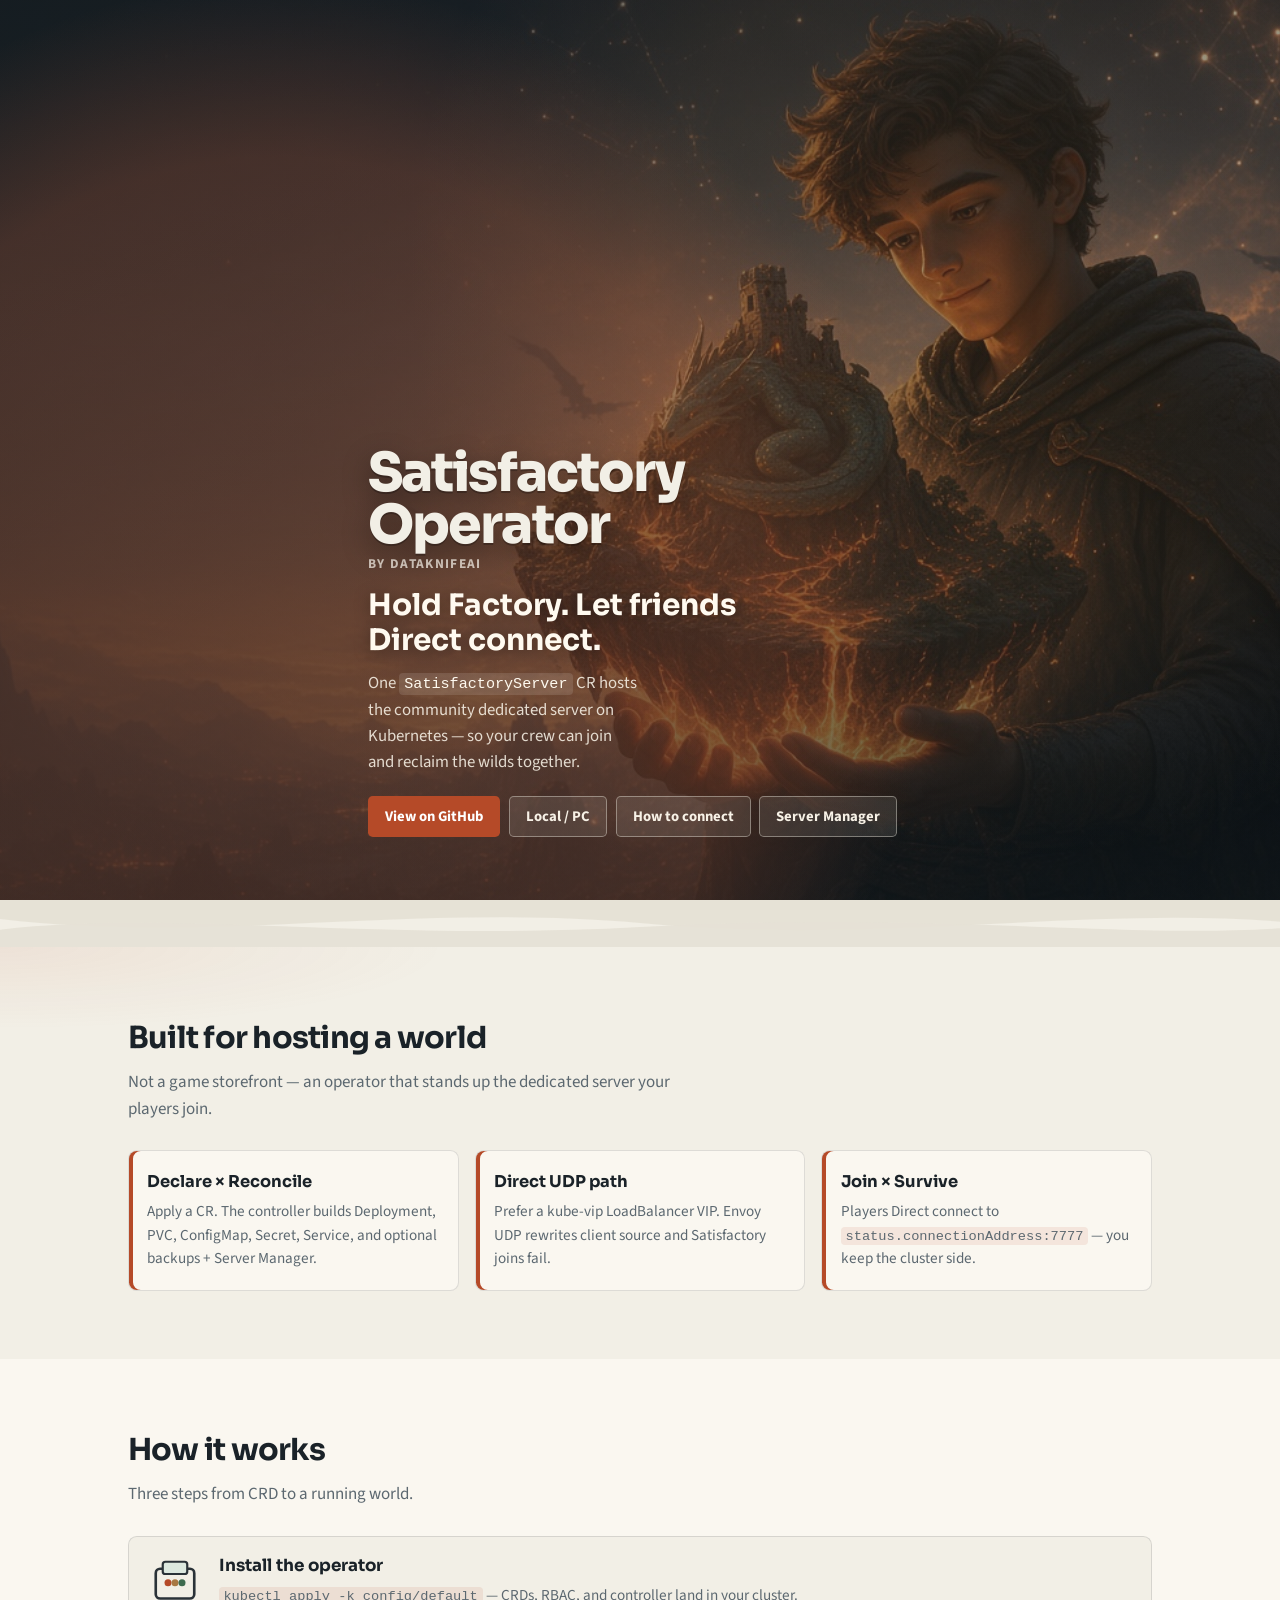
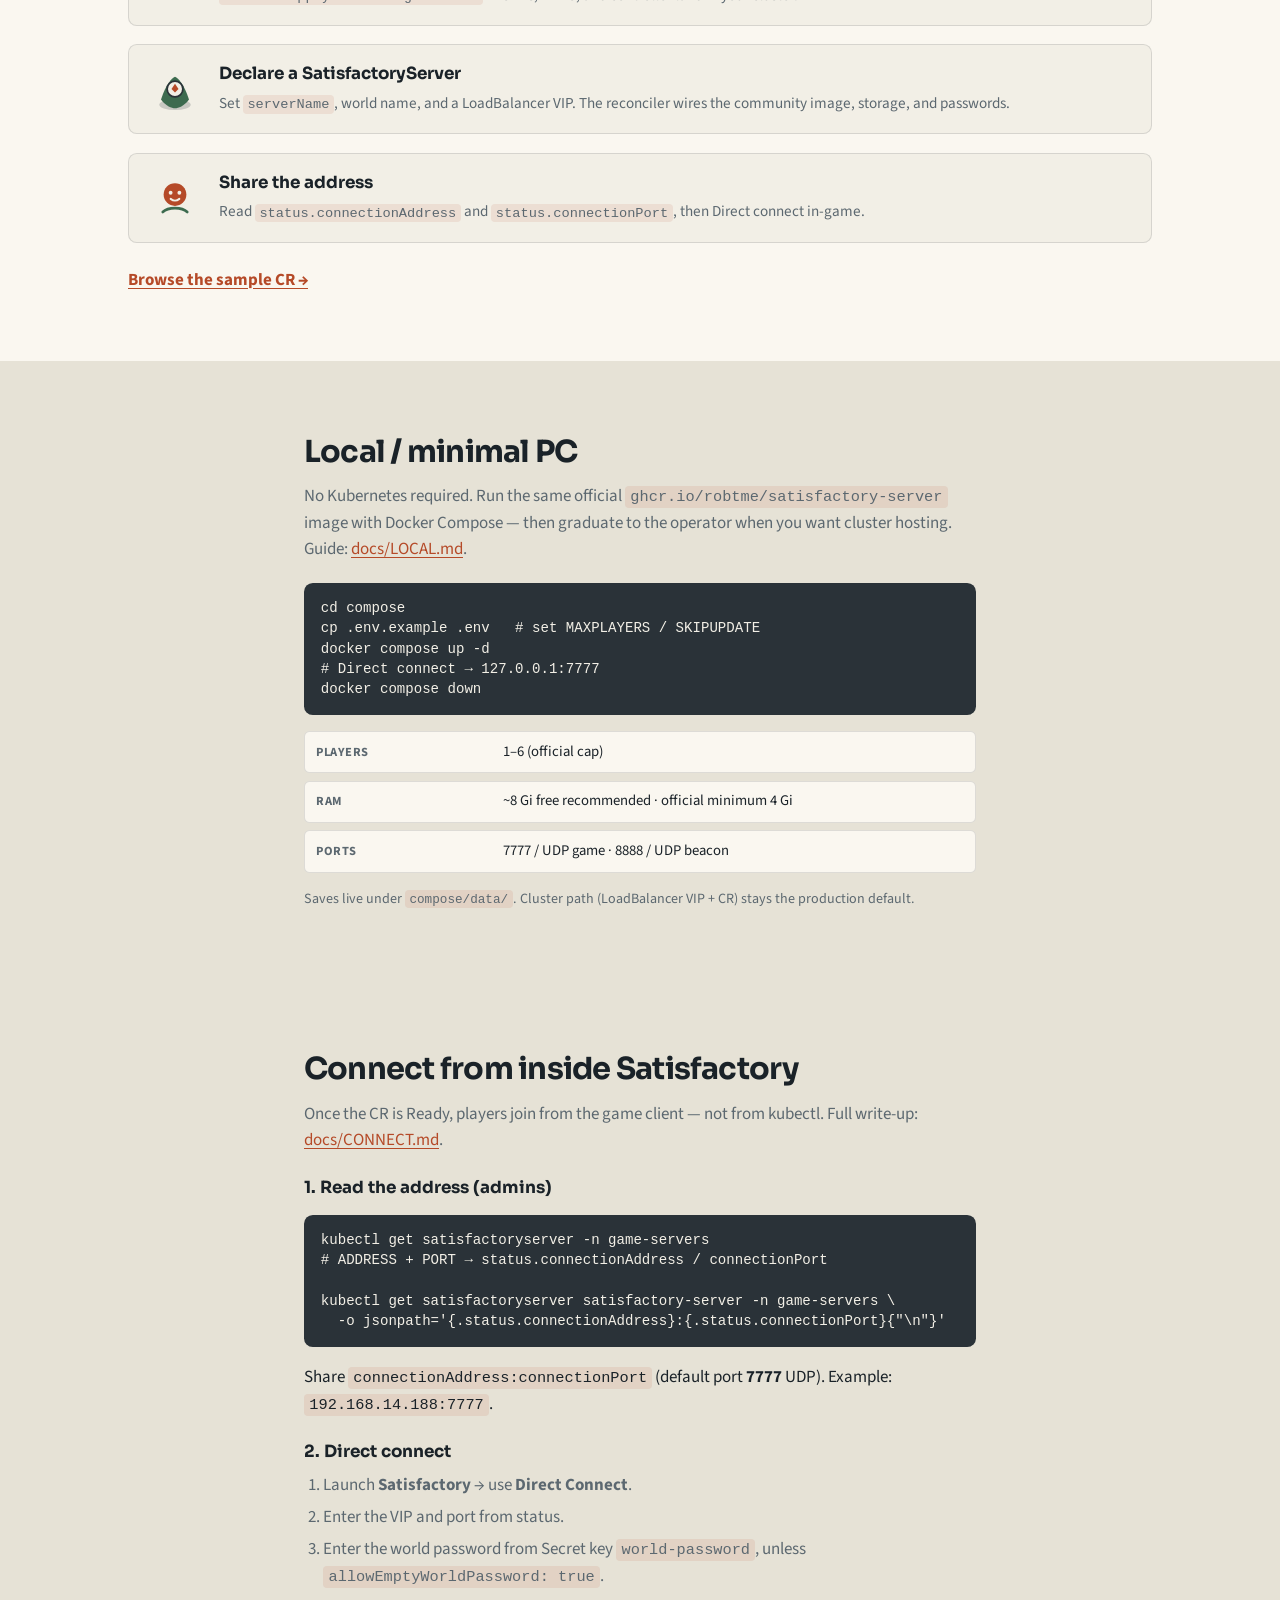
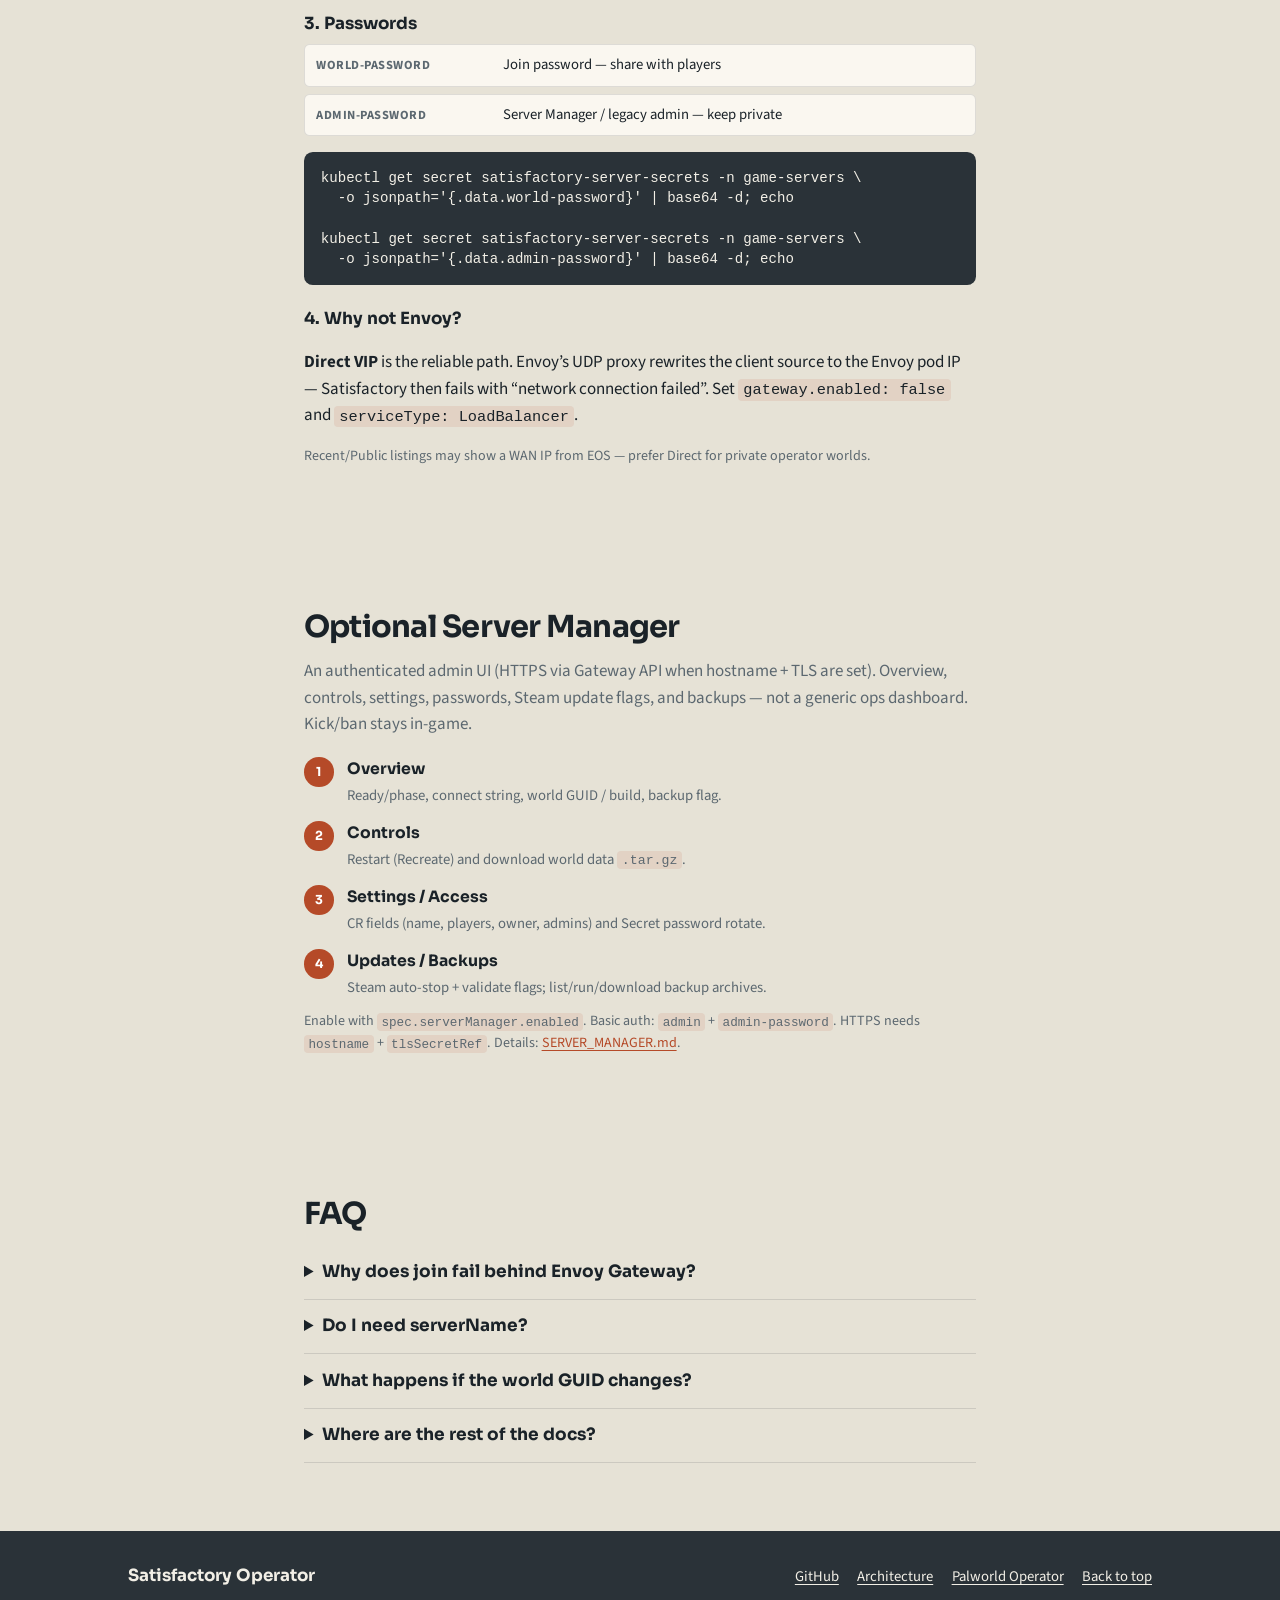
==== docs/index.html @ 1d17b138 "feat: scaffold SatisfactoryServer operator for robtme image Fresh Apache-2.0 operator (dragonwilds/p" ====
<!DOCTYPE html>
<html lang="en">
<head>
  <meta charset="utf-8" />
  <meta name="viewport" content="width=device-width, initial-scale=1" />
  <title>Satisfactory Operator — DataKnifeAI</title>
  <meta name="description" content="Host a Satisfactory dedicated server on Kubernetes. Declare a SatisfactoryServer CR and give players a Direct connect address." />
  <meta property="og:title" content="Satisfactory Operator — DataKnifeAI" />
  <meta property="og:description" content="Kubernetes operator for Satisfactory dedicated servers — Factory worlds on a VIP." />
  <meta property="og:type" content="website" />
  <meta property="og:image" content="assets/hero-satisfactory-operator.jpg" />
  <link rel="preconnect" href="https://fonts.googleapis.com" />
  <link rel="preconnect" href="https://fonts.gstatic.com" crossorigin />
  <link href="https://fonts.googleapis.com/css2?family=Sora:wght@500;600;700;800&family=Source+Sans+3:wght@400;500;600;700&display=swap" rel="stylesheet" />
  <link rel="stylesheet" href="assets/landing.css" />
</head>
<body>
  <a class="skip" href="#main">Skip to content</a>

  <header class="hero" id="top">
    <div class="hero__media" aria-hidden="true">
      <img
        class="hero__photo"
        src="assets/hero-satisfactory-operator.jpg"
        alt=""
        width="1280"
        height="720"
        decoding="async"
        fetchpriority="high"
      />
      <div class="hero__veil"></div>
      <div class="hero__ember"></div>
    </div>

    <div class="hero__content">
      <p class="brand">
        <span class="brand__name">Satisfactory Operator</span>
        <span class="brand__by">by DataKnifeAI</span>
      </p>
      <h1 class="hero__title">Hold Factory. Let friends Direct connect.</h1>
      <p class="hero__lede">
        One <code>SatisfactoryServer</code> CR hosts the community dedicated server on Kubernetes —
        so your crew can join and reclaim the wilds together.
      </p>
      <div class="cta">
        <a class="btn btn--primary" href="https://github.com/DataKnifeAI/satisfactory-operator">View on GitHub</a>
        <a class="btn btn--ghost" href="#local">Local / PC</a>
        <a class="btn btn--ghost" href="#connect">How to connect</a>
        <a class="btn btn--ghost" href="#manager">Server Manager</a>
      </div>
    </div>
  </header>

  <div class="wave" aria-hidden="true">
    <svg viewBox="0 0 1440 72" preserveAspectRatio="none" xmlns="http://www.w3.org/2000/svg">
      <path d="M0 30 C240 68 460 6 720 36 C980 70 1220 10 1440 34 L1440 72 L0 72 Z" fill="#f2efe6" />
      <path d="M0 46 C200 16 420 64 720 42 C1040 18 1260 60 1440 44 L1440 72 L0 72 Z" fill="#e6e2d6" opacity="0.95" />
    </svg>
  </div>

  <main id="main">
    <section class="section section--promise" aria-labelledby="promise-heading">
      <div class="wrap">
        <div class="section__intro">
          <h2 id="promise-heading">Built for hosting a world</h2>
          <p class="section__lede">
            Not a game storefront — an operator that stands up the dedicated server your players join.
          </p>
        </div>

        <ul class="pillars">
          <li class="pillars__item">
            <h3>Declare × Reconcile</h3>
            <p>Apply a CR. The controller builds Deployment, PVC, ConfigMap, Secret, Service, and optional backups + Server Manager.</p>
          </li>
          <li class="pillars__item">
            <h3>Direct UDP path</h3>
            <p>Prefer a kube-vip LoadBalancer VIP. Envoy UDP rewrites client source and Satisfactory joins fail.</p>
          </li>
          <li class="pillars__item">
            <h3>Join × Survive</h3>
            <p>Players Direct connect to <code>status.connectionAddress:7777</code> — you keep the cluster side.</p>
          </li>
        </ul>
      </div>
    </section>

    <section class="section section--how" aria-labelledby="how-heading">
      <div class="wrap">
        <div class="section__intro">
          <h2 id="how-heading">How it works</h2>
          <p class="section__lede">Three steps from CRD to a running world.</p>
        </div>

        <ol class="steps">
          <li class="steps__item">
            <div class="steps__icon" aria-hidden="true">
              <svg viewBox="0 0 64 64" xmlns="http://www.w3.org/2000/svg">
                <rect x="10" y="18" width="44" height="34" rx="5" fill="#f2efe6" stroke="#2a3238" stroke-width="3" />
                <rect x="18" y="10" width="28" height="14" rx="3" fill="#dce8df" stroke="#2a3238" stroke-width="2.5" />
                <circle cx="24" cy="34" r="4" fill="#b54a28" />
                <circle cx="32" cy="34" r="4" fill="#a87842" />
                <circle cx="40" cy="34" r="4" fill="#3d6b4f" />
              </svg>
            </div>
            <div>
              <h3>Install the operator</h3>
              <p><code>kubectl apply -k config/default</code> — CRDs, RBAC, and controller land in your cluster.</p>
            </div>
          </li>
          <li class="steps__item">
            <div class="steps__icon" aria-hidden="true">
              <svg viewBox="0 0 64 64" xmlns="http://www.w3.org/2000/svg">
                <ellipse cx="32" cy="50" rx="18" ry="6" fill="#2a3238" opacity="0.2" />
                <path d="M16 44 C22 26 28 20 32 18 C36 20 42 26 48 44 C42 52 36 54 32 54 C28 54 22 52 16 44 Z" fill="#3d6b4f" />
                <circle cx="32" cy="32" r="9" fill="#f2efe6" stroke="#2a3238" stroke-width="2" />
                <path d="M28 32 L32 26 L36 32 L32 36 Z" fill="#b54a28" />
              </svg>
            </div>
            <div>
              <h3>Declare a SatisfactoryServer</h3>
              <p>Set <code>serverName</code>, world name, and a LoadBalancer VIP. The reconciler wires the community image, storage, and passwords.</p>
            </div>
          </li>
          <li class="steps__item">
            <div class="steps__icon" aria-hidden="true">
              <svg viewBox="0 0 64 64" xmlns="http://www.w3.org/2000/svg">
                <circle cx="32" cy="28" r="13" fill="#b54a28" />
                <circle cx="27" cy="26" r="2.2" fill="#f2efe6" />
                <circle cx="37" cy="26" r="2.2" fill="#f2efe6" />
                <path d="M27 33 Q32 37 37 33" fill="none" stroke="#f2efe6" stroke-width="2.2" stroke-linecap="round" />
                <path d="M18 48 C24 42 40 42 46 48" fill="none" stroke="#3d6b4f" stroke-width="3" stroke-linecap="round" />
              </svg>
            </div>
            <div>
              <h3>Share the address</h3>
              <p>Read <code>status.connectionAddress</code> and <code>status.connectionPort</code>, then Direct connect in-game.</p>
            </div>
          </li>
        </ol>

        <p class="section__cta">
          <a href="https://github.com/DataKnifeAI/satisfactory-operator/blob/main/config/samples/prd-apps-test.yaml">Browse the sample CR →</a>
        </p>
      </div>
    </section>

    <section class="section section--local" id="local" aria-labelledby="local-heading">
      <div class="wrap wrap--readable">
        <h2 id="local-heading">Local / minimal PC</h2>
        <p class="section__lede section__lede--wide">
          No Kubernetes required. Run the same official
          <code>ghcr.io/robtme/satisfactory-server</code> image with Docker Compose —
          then graduate to the operator when you want cluster hosting. Guide:
          <a href="https://github.com/DataKnifeAI/satisfactory-operator/blob/main/docs/LOCAL.md">docs/LOCAL.md</a>.
        </p>

        <pre class="codeblock"><code>cd compose
cp .env.example .env   # set MAXPLAYERS / SKIPUPDATE
docker compose up -d
# Direct connect → 127.0.0.1:7777
docker compose down</code></pre>

        <ul class="ports">
          <li><span class="ports__label">Players</span> <span class="ports__value">1–6 (official cap)</span></li>
          <li><span class="ports__label">RAM</span> <span class="ports__value">~8&nbsp;Gi free recommended · official minimum 4&nbsp;Gi</span></li>
          <li><span class="ports__label">Ports</span> <span class="ports__value">7777 / UDP game · 8888 / UDP beacon</span></li>
        </ul>
        <p class="fineprint">
          Saves live under <code>compose/data/</code>. Cluster path (LoadBalancer VIP + CR) stays the production default.
        </p>
      </div>
    </section>

    <section class="section section--connect" id="connect" aria-labelledby="connect-heading">
      <div class="wrap wrap--readable">
        <h2 id="connect-heading">Connect from inside Satisfactory</h2>
        <p class="section__lede section__lede--wide">
          Once the CR is Ready, players join from the game client — not from kubectl.
          Full write-up:
          <a href="https://github.com/DataKnifeAI/satisfactory-operator/blob/main/docs/CONNECT.md">docs/CONNECT.md</a>.
        </p>

        <h3 class="subhead">1. Read the address (admins)</h3>
        <pre class="codeblock"><code>kubectl get satisfactoryserver -n game-servers
# ADDRESS + PORT → status.connectionAddress / connectionPort

kubectl get satisfactoryserver satisfactory-server -n game-servers \
  -o jsonpath='{.status.connectionAddress}:{.status.connectionPort}{"\n"}'</code></pre>
        <p>
          Share <code>connectionAddress:connectionPort</code> (default port <strong>7777</strong> UDP).
          Example: <code>192.168.14.188:7777</code>.
        </p>

        <h3 class="subhead">2. Direct connect</h3>
        <ol class="guide">
          <li>Launch <strong>Satisfactory</strong> → use <strong>Direct Connect</strong>.</li>
          <li>Enter the VIP and port from status.</li>
          <li>
            Enter the world password from Secret key <code>world-password</code>, unless
            <code>allowEmptyWorldPassword: true</code>.
          </li>
        </ol>

        <h3 class="subhead">3. Passwords</h3>
        <ul class="ports">
          <li>
            <span class="ports__label">world-password</span>
            <span class="ports__value">Join password — share with players</span>
          </li>
          <li>
            <span class="ports__label">admin-password</span>
            <span class="ports__value">Server Manager / legacy admin — keep private</span>
          </li>
        </ul>
        <pre class="codeblock"><code>kubectl get secret satisfactory-server-secrets -n game-servers \
  -o jsonpath='{.data.world-password}' | base64 -d; echo

kubectl get secret satisfactory-server-secrets -n game-servers \
  -o jsonpath='{.data.admin-password}' | base64 -d; echo</code></pre>

        <h3 class="subhead">4. Why not Envoy?</h3>
        <p>
          <strong>Direct VIP</strong> is the reliable path. Envoy’s UDP proxy rewrites the client
          source to the Envoy pod IP — Satisfactory then fails with “network connection failed”.
          Set <code>gateway.enabled: false</code> and <code>serviceType: LoadBalancer</code>.
        </p>
        <p class="fineprint">
          Recent/Public listings may show a WAN IP from EOS — prefer Direct for private operator worlds.
        </p>
      </div>
    </section>

    <section class="section section--manager" id="manager" aria-labelledby="manager-heading">
      <div class="wrap wrap--readable">
        <h2 id="manager-heading">Optional Server Manager</h2>
        <p class="section__lede section__lede--wide">
          An authenticated admin UI (HTTPS via Gateway API when hostname + TLS are set).
          Overview, controls, settings, passwords, Steam update flags, and backups —
          not a generic ops dashboard. Kick/ban stays in-game.
        </p>
        <ol class="journey">
          <li>
            <span class="journey__step">1</span>
            <div>
              <h3>Overview</h3>
              <p>Ready/phase, connect string, world GUID / build, backup flag.</p>
            </div>
          </li>
          <li>
            <span class="journey__step">2</span>
            <div>
              <h3>Controls</h3>
              <p>Restart (Recreate) and download world data <code>.tar.gz</code>.</p>
            </div>
          </li>
          <li>
            <span class="journey__step">3</span>
            <div>
              <h3>Settings / Access</h3>
              <p>CR fields (name, players, owner, admins) and Secret password rotate.</p>
            </div>
          </li>
          <li>
            <span class="journey__step">4</span>
            <div>
              <h3>Updates / Backups</h3>
              <p>Steam auto-stop + validate flags; list/run/download backup archives.</p>
            </div>
          </li>
        </ol>
        <p class="fineprint">
          Enable with <code>spec.serverManager.enabled</code>. Basic auth: <code>admin</code> +
          <code>admin-password</code>. HTTPS needs <code>hostname</code> + <code>tlsSecretRef</code>.
          Details:
          <a href="https://github.com/DataKnifeAI/satisfactory-operator/blob/main/docs/SERVER_MANAGER.md">SERVER_MANAGER.md</a>.
        </p>
      </div>
    </section>

    <section class="section section--faq" id="faq" aria-labelledby="faq-heading">
      <div class="wrap wrap--readable">
        <h2 id="faq-heading">FAQ</h2>
        <div class="faq">
          <details>
            <summary>Why does join fail behind Envoy Gateway?</summary>
            <p>
              Unreal sees the Envoy pod IP as the client source. Use a LoadBalancer VIP with
              <code>gateway.enabled: false</code> instead.
            </p>
          </details>
          <details>
            <summary>Do I need serverName?</summary>
            <p>
              Yes — the community image will not start without a Satisfactory Player ID
              (<code>spec.serverName</code>).
            </p>
          </details>
          <details>
            <summary>What happens if the world GUID changes?</summary>
            <p>
              The operator pins <code>status.worldSaveGuid</code> and refuses Ready on drift.
              Clear it only for an intentional wipe/rebuild.
            </p>
          </details>
          <details>
            <summary>Where are the rest of the docs?</summary>
            <p>
              Architecture, game server, backups, metrics, and FAQ live under
              <a href="https://github.com/DataKnifeAI/satisfactory-operator/tree/main/docs">docs/</a>
              on GitHub.
            </p>
          </details>
        </div>
      </div>
    </section>
  </main>

  <footer class="site-footer">
    <div class="wrap site-footer__inner">
      <div class="site-footer__brand">Satisfactory Operator</div>
      <div class="site-footer__links">
        <a href="https://github.com/DataKnifeAI/satisfactory-operator">GitHub</a>
        <a href="https://github.com/DataKnifeAI/satisfactory-operator/blob/main/docs/ARCHITECTURE.md">Architecture</a>
        <a href="https://github.com/DataKnifeAI/palworld-operator">Palworld Operator</a>
        <a href="#top">Back to top</a>
      </div>
    </div>
  </footer>
</body>
</html>
---- docs/assets/landing.css ----
/* Dragonwilds Operator landing — Ashenfall theme (distinct from Palworld teal) */

:root {
  --bone: #e6e2d6;
  --mist: #f2efe6;
  --paper: #faf7f0;
  --ash: #1a2228;
  --slate: #2a3238;
  --muted: #5c6870;
  --ember: #b54a28;
  --ember-hot: #d46238;
  --moss: #3d6b4f;
  --moss-soft: #dce8df;
  --copper: #a87842;
  --line: rgba(42, 50, 56, 0.14);

  --font-display: "Sora", "Segoe UI", sans-serif;
  --font-body: "Source Sans 3", "Segoe UI", sans-serif;

  --radius: 0.55rem;
  --space: clamp(1rem, 3vw, 2rem);
  --wrap: 64rem;
}

*,
*::before,
*::after {
  box-sizing: border-box;
}

html {
  scroll-behavior: smooth;
}

body {
  margin: 0;
  font-family: var(--font-body);
  font-size: 1.0625rem;
  line-height: 1.55;
  color: var(--ash);
  background: var(--bone);
  -webkit-font-smoothing: antialiased;
}

img,
svg {
  max-width: 100%;
  display: block;
}

a {
  color: var(--ember);
  text-decoration-thickness: 0.08em;
  text-underline-offset: 0.18em;
}

a:hover {
  color: var(--ember-hot);
}

code {
  font-family: ui-monospace, "Cascadia Code", "SF Mono", Menlo, monospace;
  font-size: 0.9em;
  background: rgba(181, 74, 40, 0.1);
  padding: 0.12em 0.35em;
  border-radius: 0.25rem;
}

.skip {
  position: absolute;
  left: -9999px;
  top: 0;
  background: var(--mist);
  color: var(--ash);
  padding: 0.5rem 1rem;
  z-index: 100;
}

.skip:focus {
  left: 0.5rem;
  top: 0.5rem;
}

.wrap {
  width: min(100% - 2 * var(--space), var(--wrap));
  margin-inline: auto;
}

.wrap--readable {
  width: min(100% - 2 * var(--space), 42rem);
}

/* ——— Hero ——— */

.hero {
  position: relative;
  min-height: 100svh;
  display: grid;
  align-items: end;
  overflow: hidden;
  color: #f7f1e6;
  background: var(--slate);
}

.hero__media {
  position: absolute;
  inset: 0;
  pointer-events: none;
}

.hero__photo {
  width: 100%;
  height: 100%;
  object-fit: cover;
  object-position: 48% 40%;
  transform: scale(1.04);
  animation: ken-drift 32s ease-in-out infinite alternate;
}

.hero__veil {
  position: absolute;
  inset: 0;
  background:
    linear-gradient(
      112deg,
      rgba(20, 28, 32, 0.82) 0%,
      rgba(20, 28, 32, 0.55) 38%,
      rgba(20, 28, 32, 0.18) 100%
    ),
    linear-gradient(
      180deg,
      rgba(20, 28, 32, 0.2) 0%,
      transparent 36%,
      rgba(20, 28, 32, 0.58) 100%
    );
}

.hero__ember {
  position: absolute;
  inset: 0;
  background-image:
    radial-gradient(circle at 22% 70%, rgba(212, 98, 56, 0.22) 0 40%, transparent 55%),
    radial-gradient(circle at 78% 30%, rgba(168, 120, 66, 0.12) 0 30%, transparent 50%);
  animation: ember-pulse 14s ease-in-out infinite alternate;
}

.hero__content {
  position: relative;
  z-index: 2;
  width: min(100% - 2 * var(--space), 34rem);
  margin: 0 auto clamp(2.25rem, 7vh, 4.5rem);
  padding: clamp(1.25rem, 3vw, 2rem) 0 0;
  animation: rise-in 0.95s cubic-bezier(0.22, 1, 0.36, 1) both;
}

.brand {
  margin: 0 0 0.85rem;
  display: flex;
  flex-direction: column;
  gap: 0.15rem;
}

.brand__name {
  font-family: var(--font-display);
  font-weight: 800;
  font-size: clamp(2.05rem, 6.2vw, 3.35rem);
  line-height: 0.98;
  letter-spacing: -0.035em;
  color: var(--mist);
  text-shadow:
    0 2px 0 rgba(0, 0, 0, 0.25),
    0 10px 28px rgba(0, 0, 0, 0.4);
}

.brand__by {
  font-size: 0.84rem;
  font-weight: 700;
  letter-spacing: 0.1em;
  text-transform: uppercase;
  color: rgba(242, 239, 230, 0.72);
}

.hero__title {
  margin: 0 0 0.75rem;
  font-family: var(--font-display);
  font-weight: 700;
  font-size: clamp(1.3rem, 3.2vw, 1.85rem);
  line-height: 1.18;
  color: #fffaf0;
  max-width: 18ch;
  text-shadow: 0 2px 16px rgba(0, 0, 0, 0.4);
}

.hero__lede {
  margin: 0 0 1.35rem;
  font-size: 1.05rem;
  color: rgba(247, 241, 230, 0.88);
  max-width: 34ch;
}

.hero__lede code {
  background: rgba(255, 255, 255, 0.12);
  color: #fffaf0;
}

.cta {
  display: flex;
  flex-wrap: wrap;
  gap: 0.55rem;
}

.btn {
  display: inline-flex;
  align-items: center;
  justify-content: center;
  padding: 0.55rem 1rem;
  border-radius: 0.3rem;
  font: 700 0.92rem var(--font-body);
  text-decoration: none;
  border: 1px solid transparent;
  transition: background 0.15s ease, border-color 0.15s ease, color 0.15s ease;
}

.btn--primary {
  background: var(--ember);
  color: #fff;
}

.btn--primary:hover {
  background: var(--ember-hot);
  color: #fff;
}

.btn--ghost {
  background: rgba(242, 239, 230, 0.1);
  border-color: rgba(242, 239, 230, 0.4);
  color: #f7f1e6;
}

.btn--ghost:hover {
  background: rgba(242, 239, 230, 0.22);
  color: #fff;
}

.wave {
  display: block;
  width: 100%;
  height: 3rem;
  margin-top: -1px;
  line-height: 0;
}

.wave svg {
  width: 100%;
  height: 100%;
}

/* ——— Sections ——— */

.section {
  padding: clamp(2.5rem, 6vw, 4.25rem) 0;
}

.section--promise {
  background:
    radial-gradient(ellipse 70% 40% at 0% 0%, rgba(181, 74, 40, 0.08), transparent 50%),
    var(--mist);
}

.section--how {
  background: var(--paper);
}

.section--local,
.section--connect,
.section--manager,
.section--faq {
  background: var(--bone);
}

.section__intro {
  margin-bottom: 1.75rem;
}

.section h2 {
  margin: 0 0 0.45rem;
  font-family: var(--font-display);
  font-size: clamp(1.45rem, 3vw, 1.9rem);
  font-weight: 700;
  letter-spacing: -0.025em;
  color: var(--ash);
}

.section__lede {
  margin: 0;
  color: var(--muted);
  max-width: 36rem;
}

.section__lede--wide {
  max-width: none;
  margin-bottom: 1.25rem;
}

.section__cta {
  margin: 1.5rem 0 0;
  font-weight: 700;
}

.subhead {
  margin: 1.35rem 0 0.45rem;
  font-family: var(--font-display);
  font-size: 1.05rem;
  font-weight: 700;
}

.pillars {
  list-style: none;
  margin: 0;
  padding: 0;
  display: grid;
  grid-template-columns: repeat(auto-fit, minmax(15rem, 1fr));
  gap: 1rem;
}

.pillars__item {
  padding: 1.1rem 1.15rem 1.2rem;
  background: var(--paper);
  border: 1px solid var(--line);
  border-radius: var(--radius);
  box-shadow: inset 4px 0 0 var(--ember);
}

.pillars__item h3 {
  margin: 0 0 0.4rem;
  font-family: var(--font-display);
  font-size: 1.02rem;
  font-weight: 700;
}

.pillars__item p {
  margin: 0;
  font-size: 0.95rem;
  color: var(--muted);
}

.steps {
  list-style: none;
  margin: 0;
  padding: 0;
  display: grid;
  gap: 1.15rem;
}

.steps__item {
  display: grid;
  grid-template-columns: auto 1fr;
  gap: 1rem;
  align-items: start;
  padding: 1rem 1.1rem;
  background: var(--mist);
  border: 1px solid var(--line);
  border-radius: var(--radius);
}

.steps__icon {
  width: 3.5rem;
  height: 3.5rem;
  flex-shrink: 0;
}

.steps__item h3 {
  margin: 0 0 0.3rem;
  font-family: var(--font-display);
  font-size: 1.05rem;
}

.steps__item p {
  margin: 0;
  color: var(--muted);
  font-size: 0.95rem;
}

.codeblock {
  margin: 0.85rem 0 1rem;
  padding: 0.95rem 1.05rem;
  overflow-x: auto;
  background: var(--slate);
  color: #f2efe6;
  border-radius: var(--radius);
  font-size: 0.88rem;
  line-height: 1.45;
}

.codeblock code {
  background: none;
  padding: 0;
  color: inherit;
  font-size: inherit;
}

.ports {
  list-style: none;
  margin: 0 0 1rem;
  padding: 0;
  display: grid;
  gap: 0.45rem;
}

.ports li {
  display: grid;
  grid-template-columns: minmax(7rem, 11rem) 1fr;
  gap: 0.65rem;
  padding: 0.55rem 0.7rem;
  background: var(--paper);
  border: 1px solid var(--line);
  border-radius: 0.35rem;
  font-size: 0.92rem;
}

.ports__label {
  font-weight: 700;
  font-size: 0.78rem;
  text-transform: uppercase;
  letter-spacing: 0.04em;
  color: var(--muted);
  align-self: center;
}

.ports__value {
  color: var(--ash);
}

.guide {
  margin: 0.4rem 0 1rem;
  padding-left: 1.2rem;
  color: var(--muted);
}

.guide li {
  margin-bottom: 0.35rem;
}

.journey {
  list-style: none;
  margin: 0;
  padding: 0;
  display: grid;
  gap: 0.85rem;
}

.journey li {
  display: grid;
  grid-template-columns: auto 1fr;
  gap: 0.85rem;
  align-items: start;
}

.journey__step {
  display: grid;
  place-items: center;
  width: 1.85rem;
  height: 1.85rem;
  border-radius: 50%;
  background: var(--ember);
  color: #fff;
  font: 700 0.78rem var(--font-display);
}

.journey h3 {
  margin: 0 0 0.2rem;
  font-family: var(--font-display);
  font-size: 0.98rem;
}

.journey p {
  margin: 0;
  font-size: 0.92rem;
  color: var(--muted);
}

.fineprint {
  margin: 0.75rem 0 0;
  font-size: 0.88rem;
  color: var(--muted);
}

.faq {
  margin: 0;
}

.faq details {
  border-bottom: 1px solid var(--line);
  padding: 0.85rem 0;
}

.faq summary {
  cursor: pointer;
  font-family: var(--font-display);
  font-weight: 700;
  color: var(--ash);
}

.faq p {
  margin: 0.55rem 0 0;
  color: var(--muted);
  font-size: 0.95rem;
}

.site-footer {
  padding: 2rem 0 2.75rem;
  background: var(--slate);
  color: rgba(242, 239, 230, 0.85);
}

.site-footer a {
  color: #f2efe6;
}

.site-footer__inner {
  display: flex;
  flex-wrap: wrap;
  gap: 0.75rem 1.5rem;
  justify-content: space-between;
  align-items: baseline;
}

.site-footer__brand {
  font-family: var(--font-display);
  font-weight: 700;
  font-size: 1.05rem;
  color: var(--mist);
}

.site-footer__links {
  display: flex;
  flex-wrap: wrap;
  gap: 0.85rem 1.15rem;
  font-size: 0.92rem;
}

@keyframes ken-drift {
  from { transform: scale(1.04) translate3d(0, 0, 0); }
  to { transform: scale(1.08) translate3d(-1.2%, 0.8%, 0); }
}

@keyframes ember-pulse {
  from { opacity: 0.7; }
  to { opacity: 1; }
}

@keyframes rise-in {
  from { opacity: 0; transform: translateY(0.85rem); }
  to { opacity: 1; transform: translateY(0); }
}

@media (max-width: 40rem) {
  .ports li {
    grid-template-columns: 1fr;
  }

  .steps__item {
    grid-template-columns: 1fr;
  }
}

@media (prefers-reduced-motion: reduce) {
  .hero__photo,
  .hero__ember,
  .hero__content {
    animation: none;
  }

  .hero__photo {
    transform: none;
  }
}
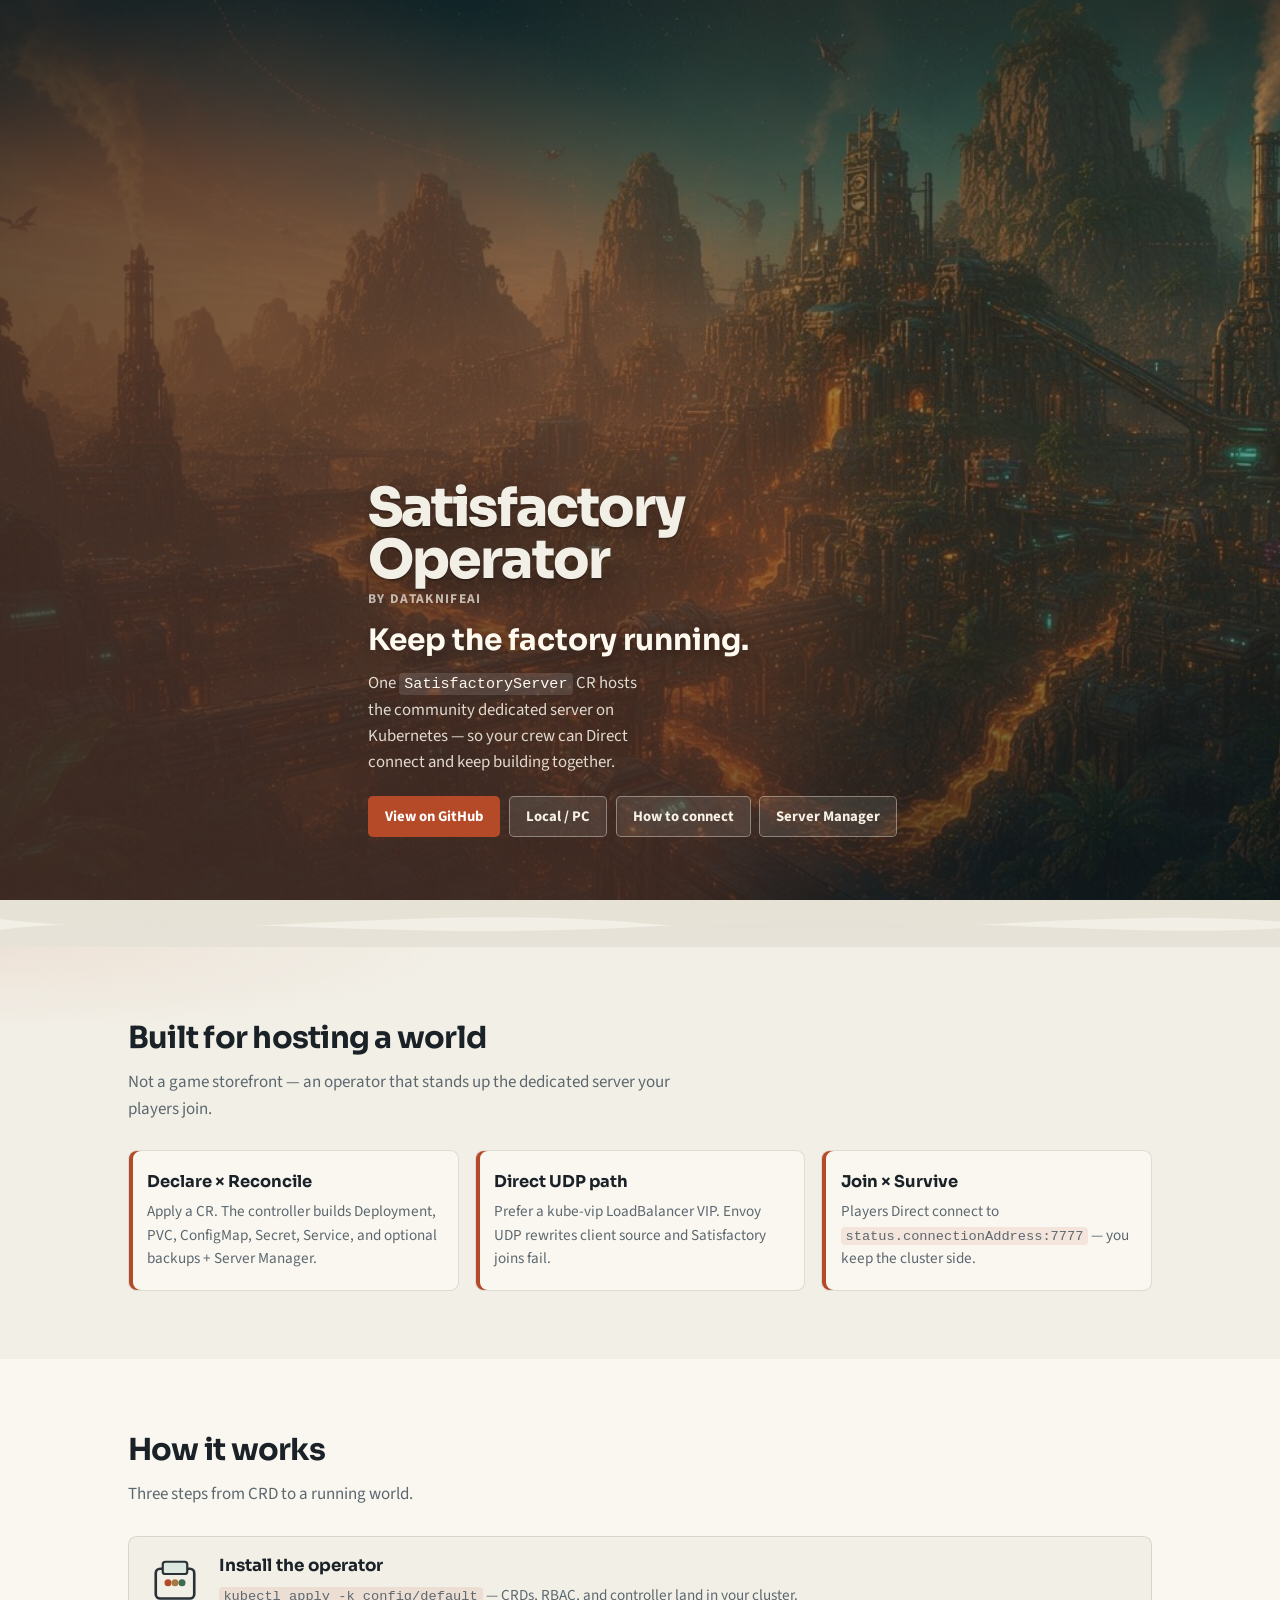
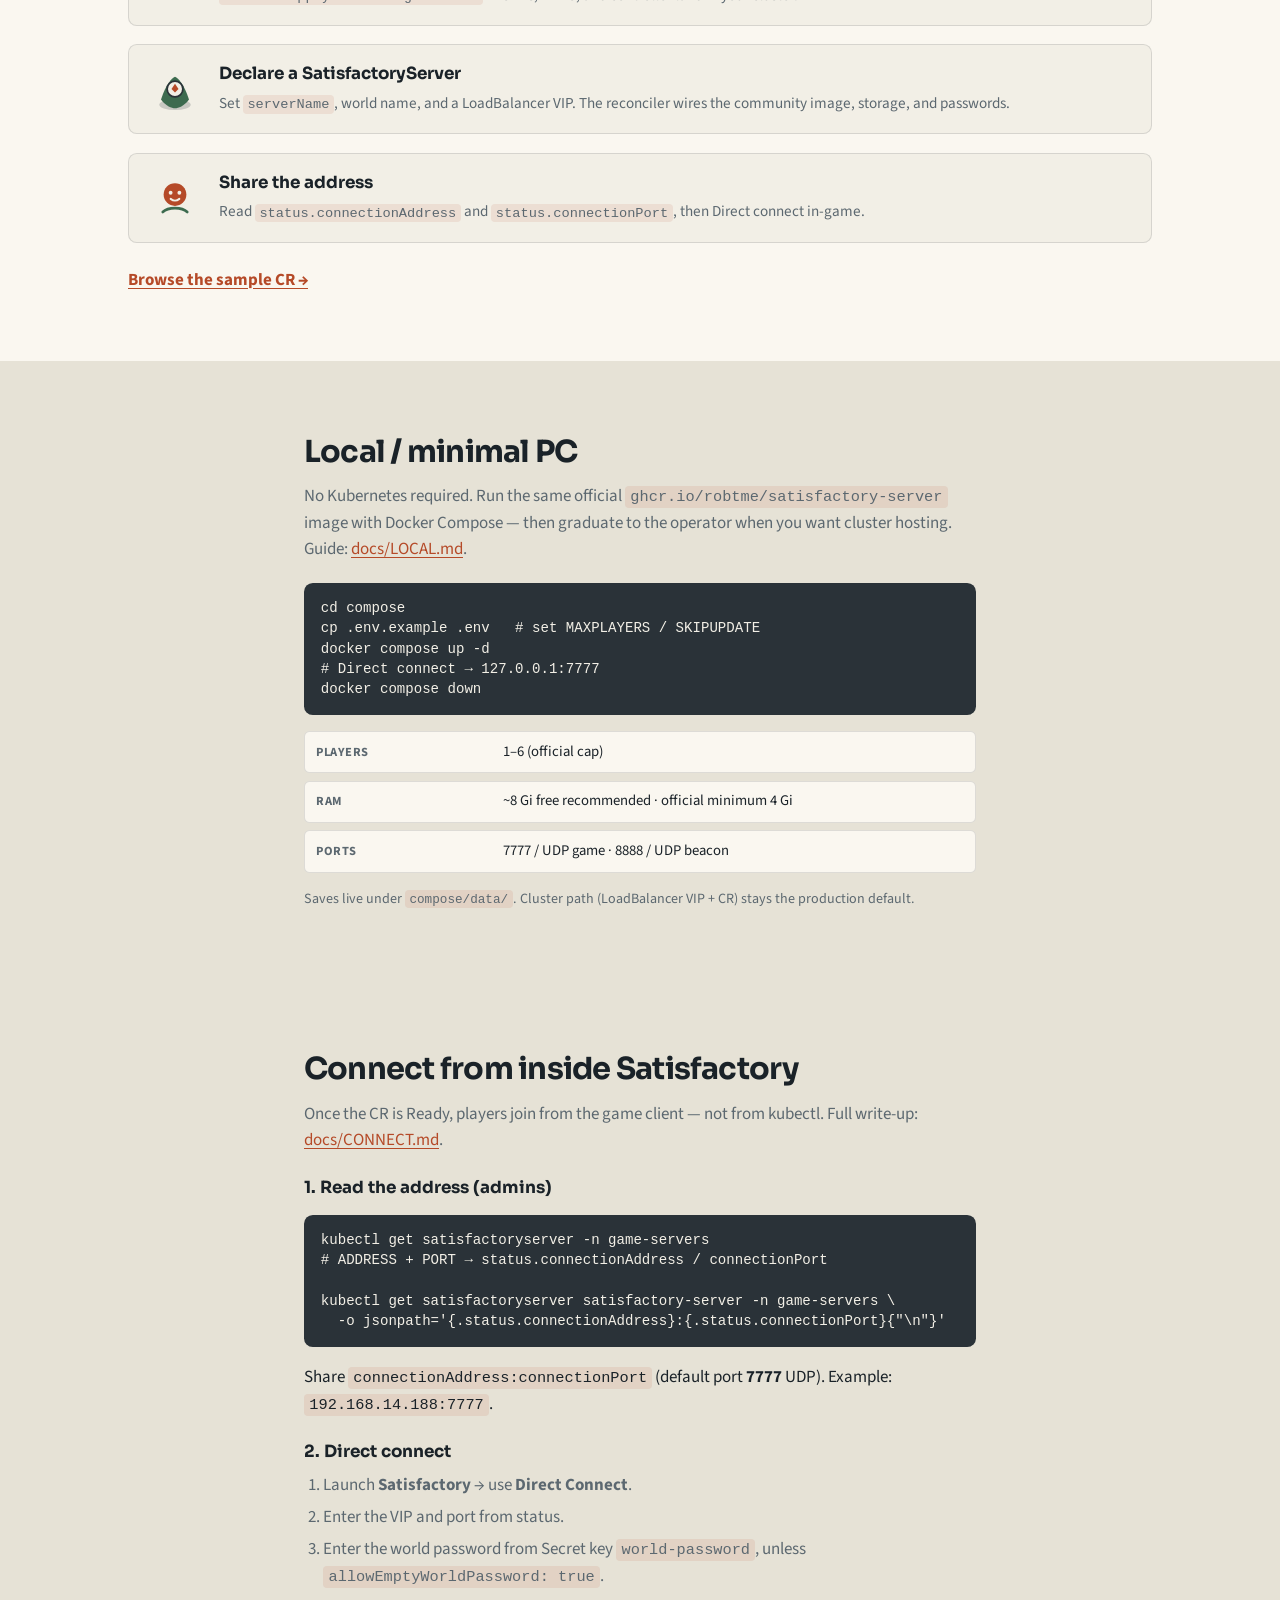
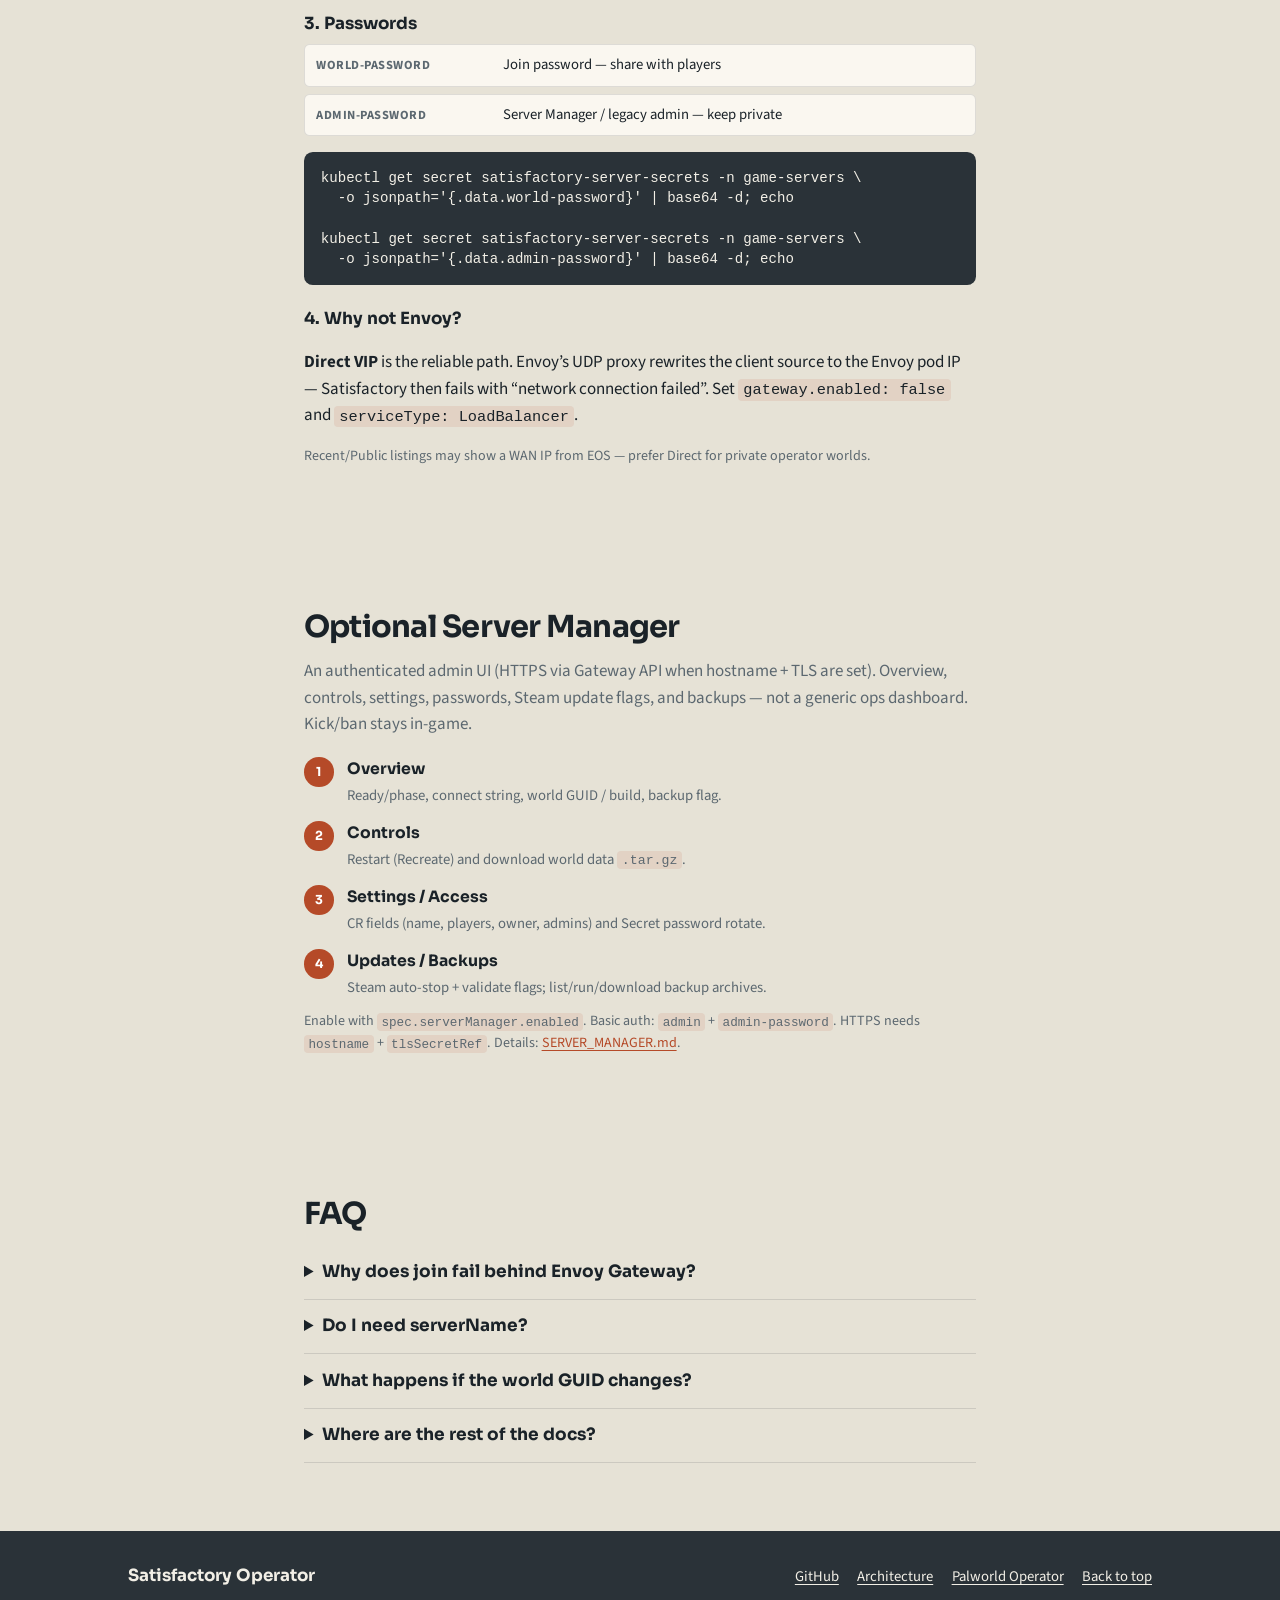
==== commit 80b69eaa: "docs: add Satisfactory-themed hero graphic Replace the Dragonwilds placeholder with a factory landsc" ====
--- a/docs/index.html
+++ b/docs/index.html
@@ -37,10 +37,10 @@
         <span class="brand__name">Satisfactory Operator</span>
         <span class="brand__by">by DataKnifeAI</span>
       </p>
-      <h1 class="hero__title">Hold Factory. Let friends Direct connect.</h1>
+      <h1 class="hero__title">Keep the factory running.</h1>
       <p class="hero__lede">
         One <code>SatisfactoryServer</code> CR hosts the community dedicated server on Kubernetes —
-        so your crew can join and reclaim the wilds together.
+        so your crew can Direct connect and keep building together.
       </p>
       <div class="cta">
         <a class="btn btn--primary" href="https://github.com/DataKnifeAI/satisfactory-operator">View on GitHub</a>
